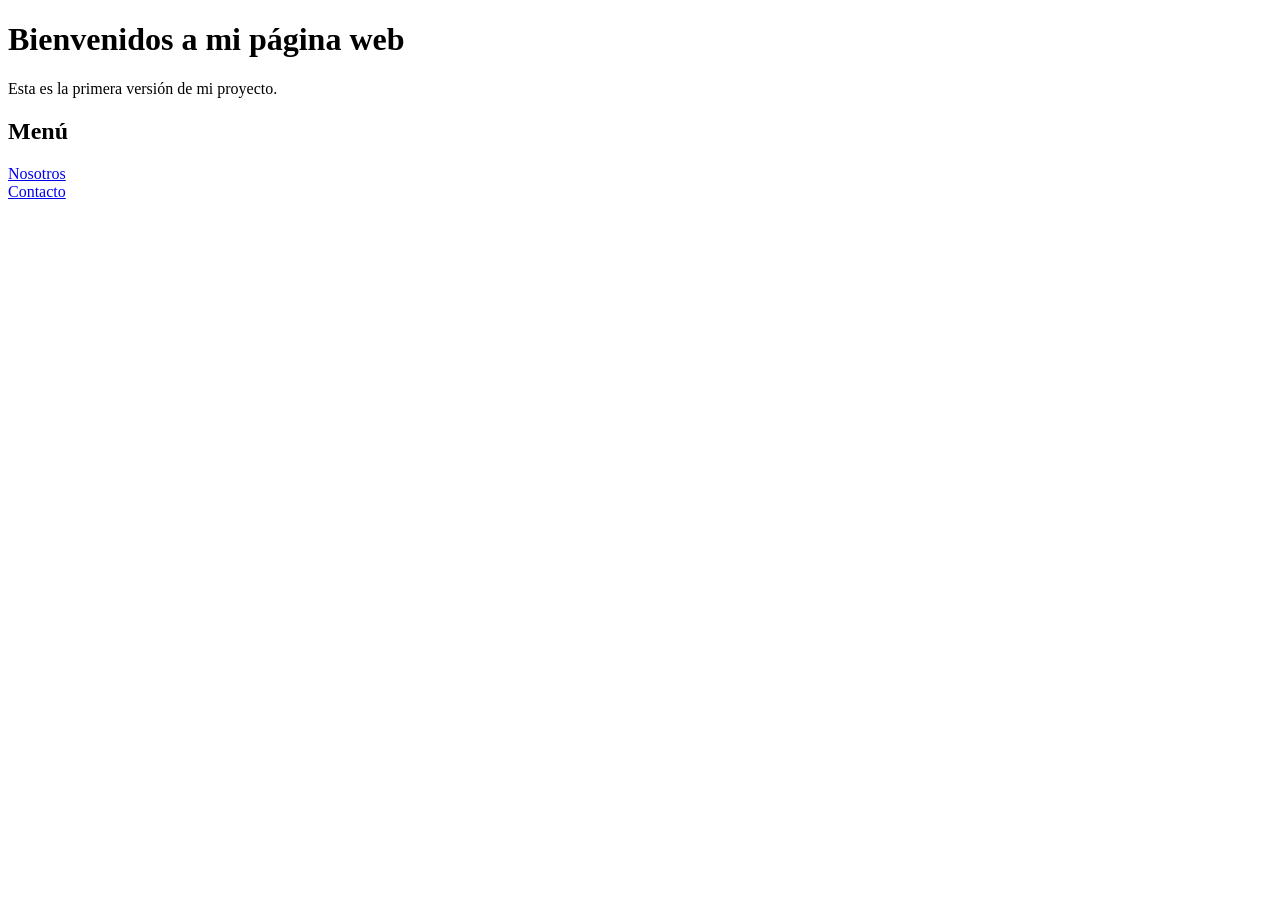
==== index.html @ 78036632 "Version 1" ====
<!DOCTYPE html>
<html lang="es">
<head>
    <meta charset="UTF-8">
    <title>Mi página web</title>
</head>
<body>

    <h1>Bienvenidos a mi página web</h1>

    <p>Esta es la primera versión de mi proyecto.</p>

    <h2>Menú</h2>

    <a href="nosotros.html">Nosotros</a>
    <br>
    <a href="contacto.html">Contacto</a>

</body>
</html>
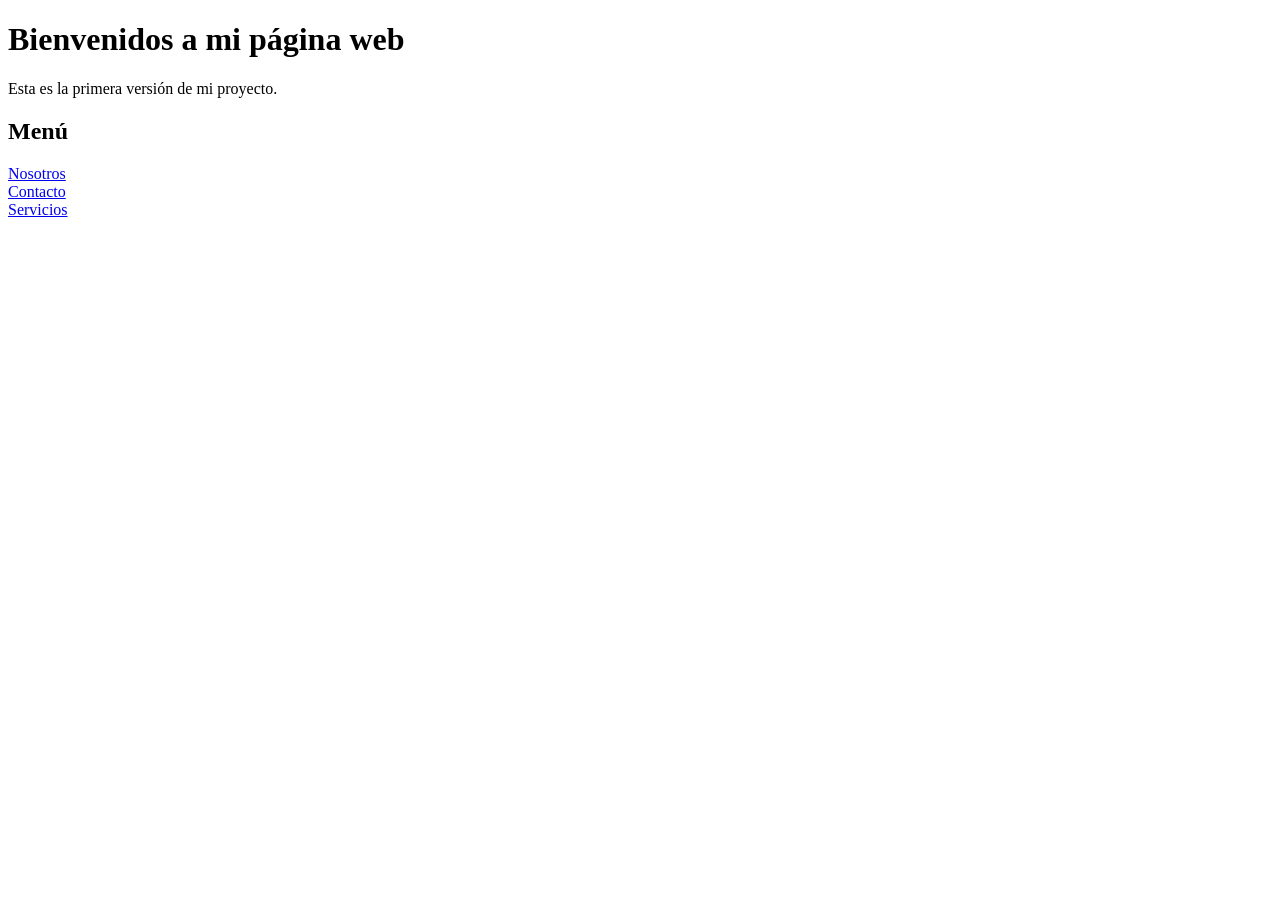
==== commit a3fb6de5: "Version 2" ====
--- a/index.html
+++ b/index.html
@@ -15,6 +15,7 @@
     <a href="nosotros.html">Nosotros</a>
     <br>
     <a href="contacto.html">Contacto</a>
-
+    <br>
+    <a href="servicios.html">Servicios</a>
 </body>
 </html>
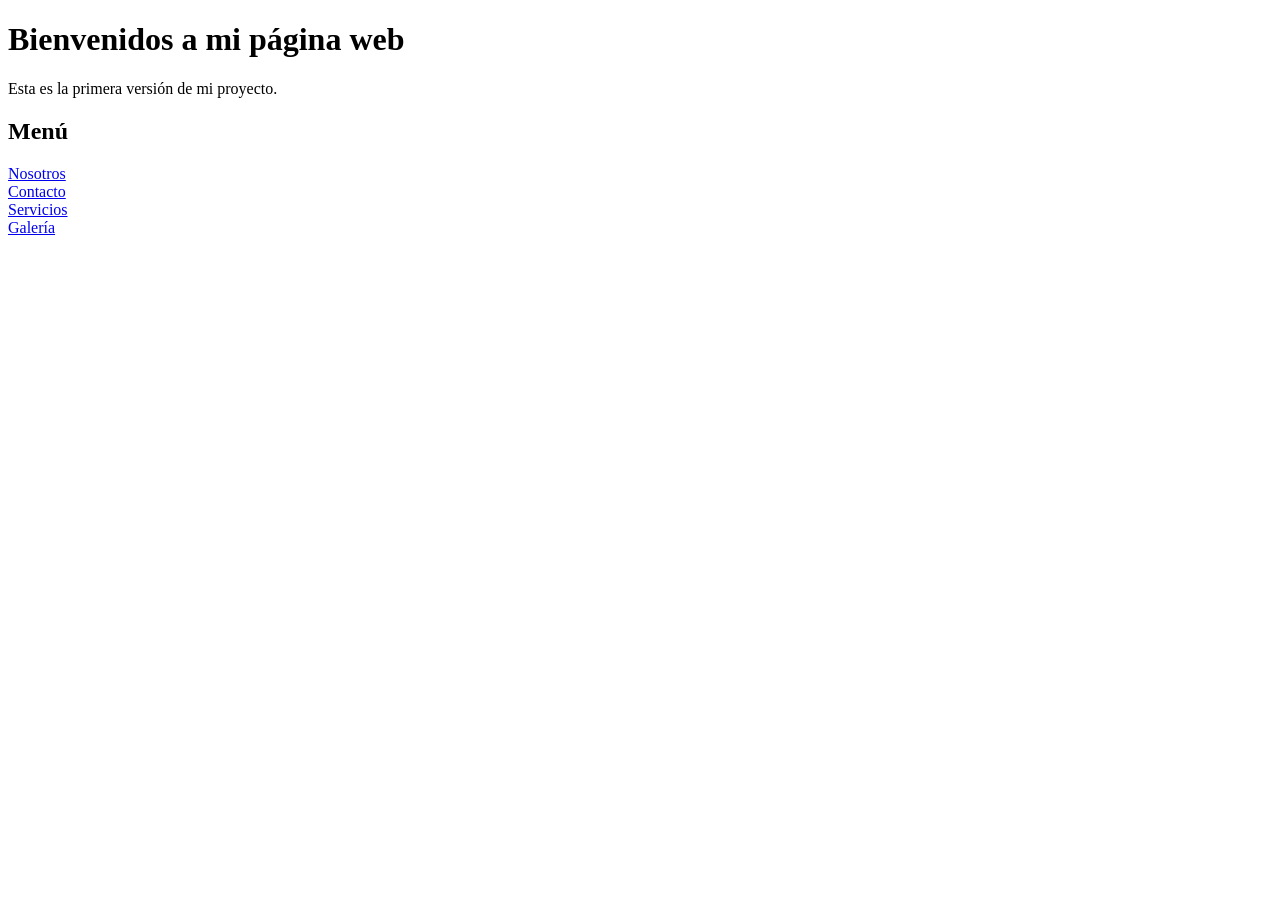
==== commit 35b751fa: "Version 3" ====
--- a/index.html
+++ b/index.html
@@ -17,5 +17,7 @@
     <a href="contacto.html">Contacto</a>
     <br>
     <a href="servicios.html">Servicios</a>
+    <br>
+    <a href="galeria.html">Galería</a>
 </body>
 </html>
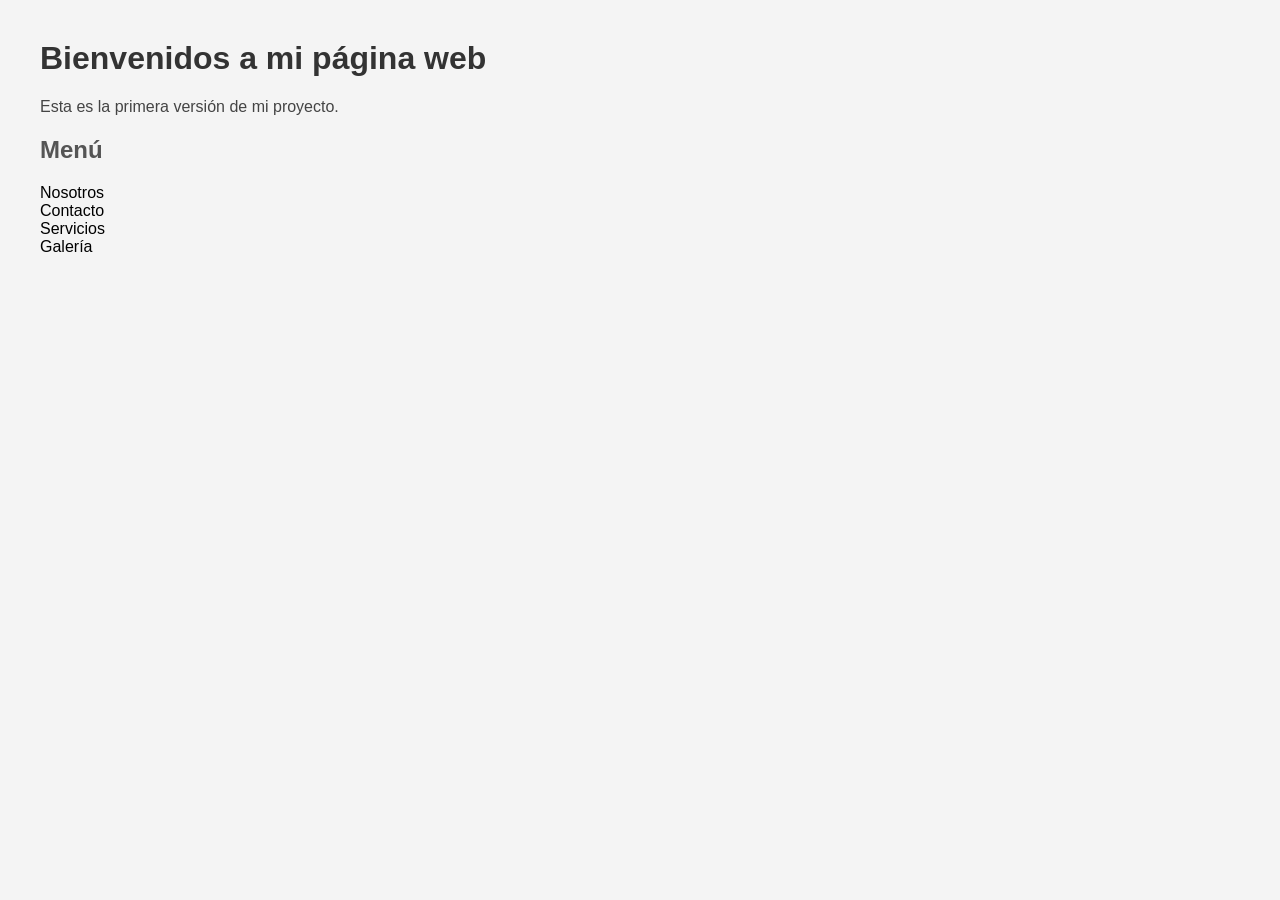
==== commit 1a5465f2: "Version 4" ====
--- a/index.html
+++ b/index.html
@@ -3,6 +3,7 @@
 <head>
     <meta charset="UTF-8">
     <title>Mi página web</title>
+    <link rel="stylesheet" href="estilos.css">
 </head>
 <body>
 
--- a/estilos.css
+++ b/estilos.css
@@ -0,0 +1,28 @@
+body {
+    font-family: Arial, sans-serif;
+    margin: 40px;
+    background-color: #f4f4f4;
+}
+
+h1 {
+    color: #333333;
+}
+
+h2 {
+    color: #555555;
+}
+
+p {
+    font-size: 16px;
+    color: #444444;
+}
+
+a {
+    color: #000000;
+    text-decoration: none;
+    margin-right: 15px;
+}
+
+a:hover {
+    text-decoration: underline;
+}
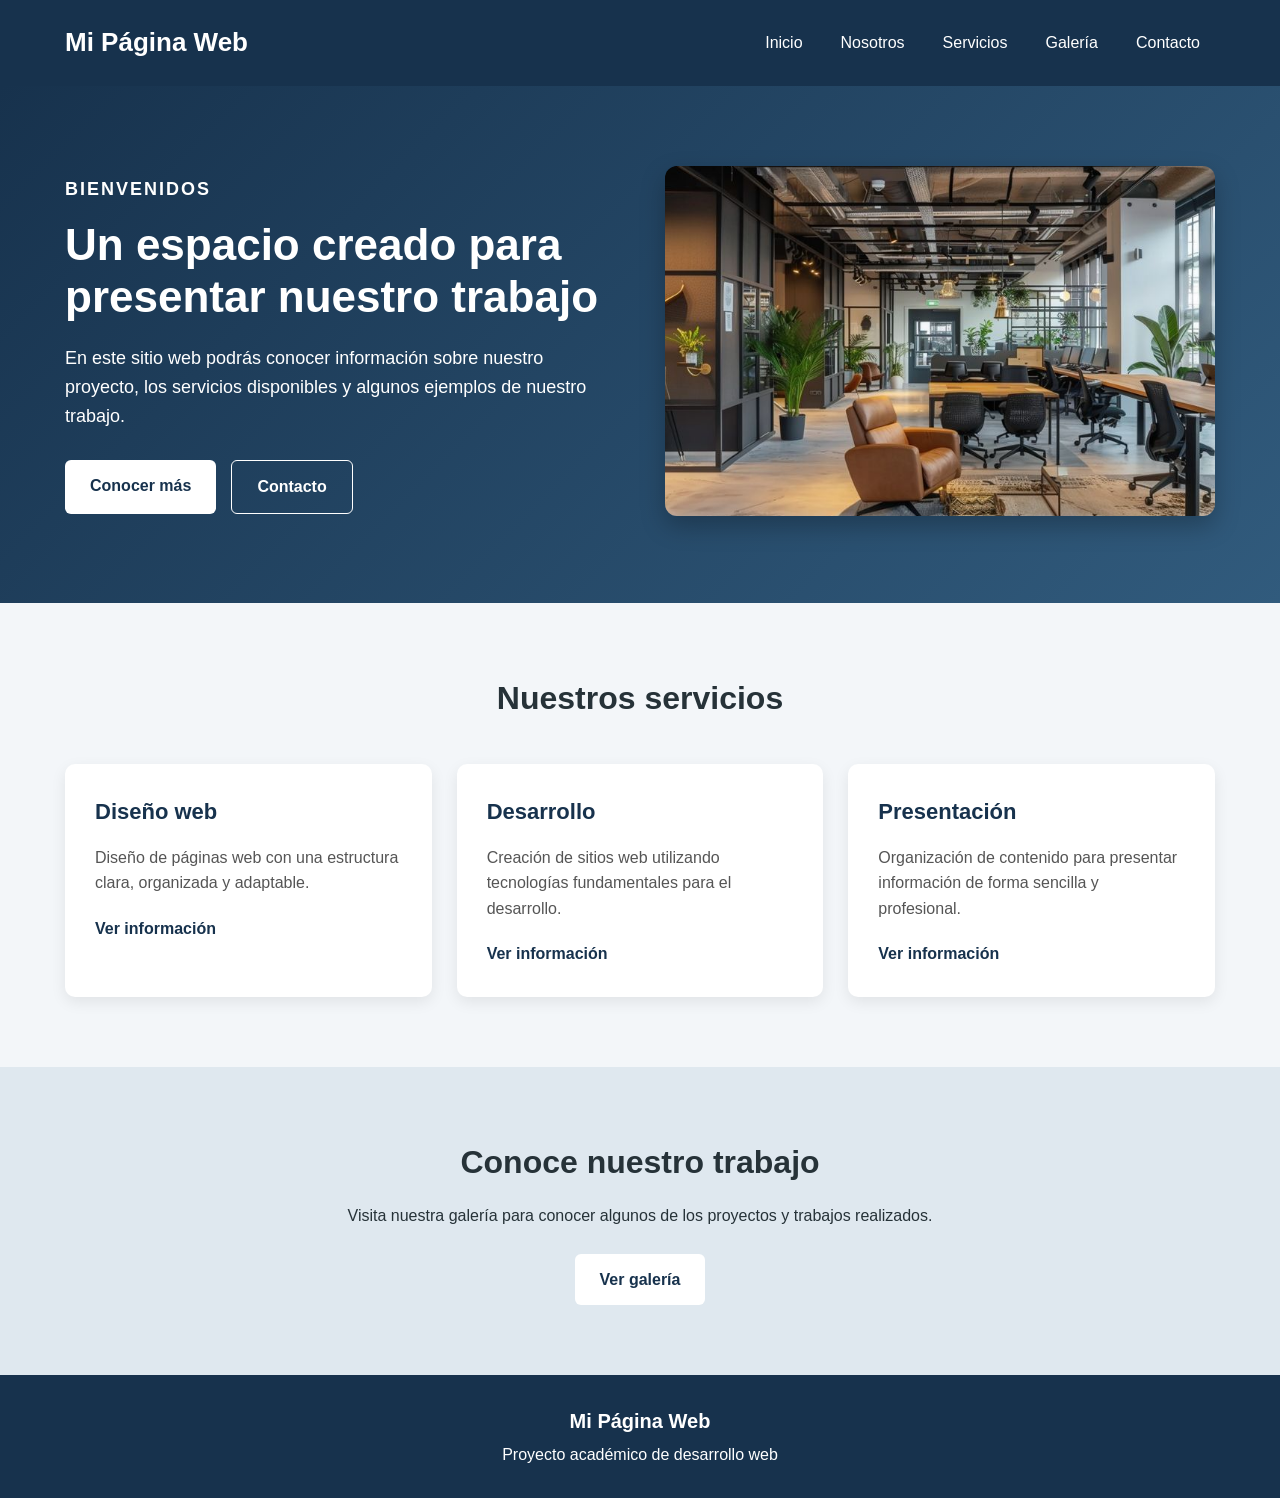
==== commit 97150822: "Version 5 - Diseño final del sitio web" ====
--- a/index.html
+++ b/index.html
@@ -2,23 +2,130 @@
 <html lang="es">
 <head>
     <meta charset="UTF-8">
-    <title>Mi página web</title>
+    <meta name="viewport" content="width=device-width, initial-scale=1.0">
+    <title>Mi Página Web</title>
     <link rel="stylesheet" href="estilos.css">
 </head>
+
 <body>
 
-    <h1>Bienvenidos a mi página web</h1>
+    <header class="encabezado">
+        <div class="contenedor">
+            <h1>Mi Página Web</h1>
 
-    <p>Esta es la primera versión de mi proyecto.</p>
+            <nav>
+                <a href="index.html">Inicio</a>
+                <a href="nosotros.html">Nosotros</a>
+                <a href="servicios.html">Servicios</a>
+                <a href="galeria.html">Galería</a>
+                <a href="contacto.html">Contacto</a>
+            </nav>
+        </div>
+    </header>
 
-    <h2>Menú</h2>
+    <main>
 
-    <a href="nosotros.html">Nosotros</a>
-    <br>
-    <a href="contacto.html">Contacto</a>
-    <br>
-    <a href="servicios.html">Servicios</a>
-    <br>
-    <a href="galeria.html">Galería</a>
+        <section class="principal">
+            <div class="contenedor">
+                <div class="contenido-principal">
+
+                    <div class="texto-principal">
+                        <p class="subtitulo">BIENVENIDOS</p>
+
+                        <h2>Un espacio creado para presentar nuestro trabajo</h2>
+
+                        <p>
+                            En este sitio web podrás conocer información sobre
+                            nuestro proyecto, los servicios disponibles y algunos
+                            ejemplos de nuestro trabajo.
+                        </p>
+
+                        <div class="botones">
+                            <a href="nosotros.html" class="boton">Conocer más</a>
+                            <a href="contacto.html" class="boton boton-secundario">Contacto</a>
+                        </div>
+                    </div>
+
+                    <div class="imagen-principal">
+                        <img src="imagenes/imagen-principal.jpg" alt="Imagen principal del proyecto">
+                    </div>
+
+                </div>
+            </div>
+        </section>
+
+
+        <section class="seccion">
+            <div class="contenedor">
+
+                <h2 class="titulo-seccion">Nuestros servicios</h2>
+
+                <div class="tarjetas">
+
+                    <div class="tarjeta">
+                        <h3>Diseño web</h3>
+                        <p>
+                            Diseño de páginas web con una estructura clara,
+                            organizada y adaptable.
+                        </p>
+                        <a href="servicios.html">Ver información</a>
+                    </div>
+
+                    <div class="tarjeta">
+                        <h3>Desarrollo</h3>
+                        <p>
+                            Creación de sitios web utilizando tecnologías
+                            fundamentales para el desarrollo.
+                        </p>
+                        <a href="servicios.html">Ver información</a>
+                    </div>
+
+                    <div class="tarjeta">
+                        <h3>Presentación</h3>
+                        <p>
+                            Organización de contenido para presentar información
+                            de forma sencilla y profesional.
+                        </p>
+                        <a href="servicios.html">Ver información</a>
+                    </div>
+
+                </div>
+
+            </div>
+        </section>
+
+
+        <section class="seccion seccion-destacada">
+            <div class="contenedor">
+
+                <h2>Conoce nuestro trabajo</h2>
+
+                <p>
+                    Visita nuestra galería para conocer algunos de los proyectos
+                    y trabajos realizados.
+                </p>
+
+                <a href="galeria.html" class="boton">Ver galería</a>
+
+            </div>
+        </section>
+
+    </main>
+
+
+    <footer class="pie">
+
+        <div class="contenedor">
+
+            <p>Mi Página Web</p>
+
+            <p>
+                Proyecto académico de desarrollo web
+            </p>
+
+        </div>
+
+    </footer>
+
 </body>
 </html>
--- a/estilos.css
+++ b/estilos.css
@@ -1,28 +1,308 @@
+* {
+    box-sizing: border-box;
+    margin: 0;
+    padding: 0;
+}
+
 body {
-    font-family: Arial, sans-serif;
-    margin: 40px;
-    background-color: #f4f4f4;
-}
-
-h1 {
-    color: #333333;
-}
-
-h2 {
-    color: #555555;
-}
-
-p {
-    font-size: 16px;
-    color: #444444;
-}
-
-a {
-    color: #000000;
+    font-family: Arial, Helvetica, sans-serif;
+    color: #263238;
+    background-color: #f3f6f9;
+    line-height: 1.6;
+}
+
+.contenedor {
+    width: 90%;
+    max-width: 1150px;
+    margin: 0 auto;
+}
+
+
+/* ENCABEZADO */
+
+.encabezado {
+    background-color: #17324d;
+    padding: 20px 0;
+    box-shadow: 0 2px 8px rgba(0, 0, 0, 0.15);
+}
+
+.encabezado .contenedor {
+    display: flex;
+    align-items: center;
+    justify-content: space-between;
+    gap: 30px;
+}
+
+.encabezado h1 {
+    color: white;
+    font-size: 26px;
+}
+
+nav {
+    display: flex;
+    gap: 8px;
+    flex-wrap: wrap;
+}
+
+nav a {
+    color: white;
     text-decoration: none;
-    margin-right: 15px;
-}
-
-a:hover {
+    padding: 10px 15px;
+    border-radius: 5px;
+    transition: 0.3s;
+}
+
+nav a:hover {
+    background-color: #2d5578;
+}
+
+
+/* SECCIÓN PRINCIPAL */
+
+.principal {
+    background: linear-gradient(
+        135deg,
+        #17324d,
+        #315b7d
+    );
+
+    color: white;
+    padding: 80px 0;
+}
+
+.contenido-principal {
+    display: flex;
+    align-items: center;
+    justify-content: space-between;
+    gap: 50px;
+}
+
+.texto-principal {
+    flex: 1;
+}
+
+.subtitulo {
+    font-size: 14px;
+    letter-spacing: 2px;
+    font-weight: bold;
+    margin-bottom: 15px;
+}
+
+.texto-principal h2 {
+    font-size: 44px;
+    line-height: 1.2;
+    margin-bottom: 20px;
+}
+
+.texto-principal p {
+    font-size: 18px;
+    max-width: 600px;
+}
+
+.imagen-principal {
+    flex: 1;
+}
+
+.imagen-principal img {
+    width: 100%;
+    max-height: 350px;
+    object-fit: cover;
+    border-radius: 12px;
+    box-shadow: 0 10px 25px rgba(0, 0, 0, 0.25);
+}
+
+
+/* BOTONES */
+
+.botones {
+    display: flex;
+    gap: 15px;
+    margin-top: 30px;
+    flex-wrap: wrap;
+}
+
+.boton {
+    display: inline-block;
+    background-color: #ffffff;
+    color: #17324d;
+    padding: 13px 25px;
+    border-radius: 6px;
+    text-decoration: none;
+    font-weight: bold;
+    transition: 0.3s;
+}
+
+.boton:hover {
+    transform: translateY(-2px);
+    box-shadow: 0 5px 12px rgba(0, 0, 0, 0.2);
+}
+
+.boton-secundario {
+    background-color: transparent;
+    color: white;
+    border: 1px solid white;
+}
+
+
+/* SECCIONES */
+
+.seccion {
+    padding: 70px 0;
+}
+
+.titulo-seccion {
+    text-align: center;
+    font-size: 32px;
+    margin-bottom: 40px;
+}
+
+
+/* TARJETAS */
+
+.tarjetas {
+    display: grid;
+    grid-template-columns: repeat(3, 1fr);
+    gap: 25px;
+}
+
+.tarjeta {
+    background-color: white;
+    padding: 30px;
+    border-radius: 10px;
+    box-shadow: 0 5px 15px rgba(0, 0, 0, 0.08);
+    transition: 0.3s;
+}
+
+.tarjeta:hover {
+    transform: translateY(-5px);
+    box-shadow: 0 10px 20px rgba(0, 0, 0, 0.12);
+}
+
+.tarjeta h3 {
+    color: #17324d;
+    margin-bottom: 15px;
+    font-size: 22px;
+}
+
+.tarjeta p {
+    margin-bottom: 20px;
+    color: #555;
+}
+
+.tarjeta a {
+    color: #17324d;
+    font-weight: bold;
+    text-decoration: none;
+}
+
+.tarjeta a:hover {
     text-decoration: underline;
+}
+
+
+/* SECCIÓN DESTACADA */
+
+.seccion-destacada {
+    background-color: #dfe8ef;
+    text-align: center;
+}
+
+.seccion-destacada h2 {
+    font-size: 32px;
+    margin-bottom: 15px;
+}
+
+.seccion-destacada p {
+    margin-bottom: 25px;
+}
+
+
+/* PIE DE PÁGINA */
+
+.pie {
+    background-color: #17324d;
+    color: white;
+    text-align: center;
+    padding: 30px 0;
+}
+
+.pie p:first-child {
+    font-size: 20px;
+    font-weight: bold;
+    margin-bottom: 5px;
+}
+
+
+/* ADAPTACIÓN PARA CELULARES */
+
+@media (max-width: 800px) {
+
+    .encabezado .contenedor {
+        flex-direction: column;
+    }
+
+    nav {
+        justify-content: center;
+    }
+
+    .contenido-principal {
+        flex-direction: column;
+    }
+
+    .texto-principal h2 {
+        font-size: 34px;
+    }
+
+    .tarjetas {
+        grid-template-columns: 1fr;
+    }
+
+}
+/* GALERÍA */
+
+.galeria {
+    display: grid;
+    grid-template-columns: repeat(3, 1fr);
+    gap: 25px;
+}
+
+.imagen-galeria {
+    background-color: white;
+    border-radius: 10px;
+    overflow: hidden;
+    box-shadow: 0 5px 15px rgba(0, 0, 0, 0.08);
+    transition: 0.3s;
+}
+
+.imagen-galeria:hover {
+    transform: translateY(-5px);
+}
+
+.imagen-galeria img {
+    width: 100%;
+    height: 230px;
+    object-fit: cover;
+    display: block;
+}
+
+.imagen-galeria h3 {
+    color: #17324d;
+    font-size: 21px;
+    padding: 20px 20px 5px;
+}
+
+.imagen-galeria p {
+    color: #555;
+    padding: 0 20px 20px;
+}
+
+
+/* ADAPTACIÓN DE LA GALERÍA */
+
+@media (max-width: 800px) {
+
+    .galeria {
+        grid-template-columns: 1fr;
+    }
+
 }
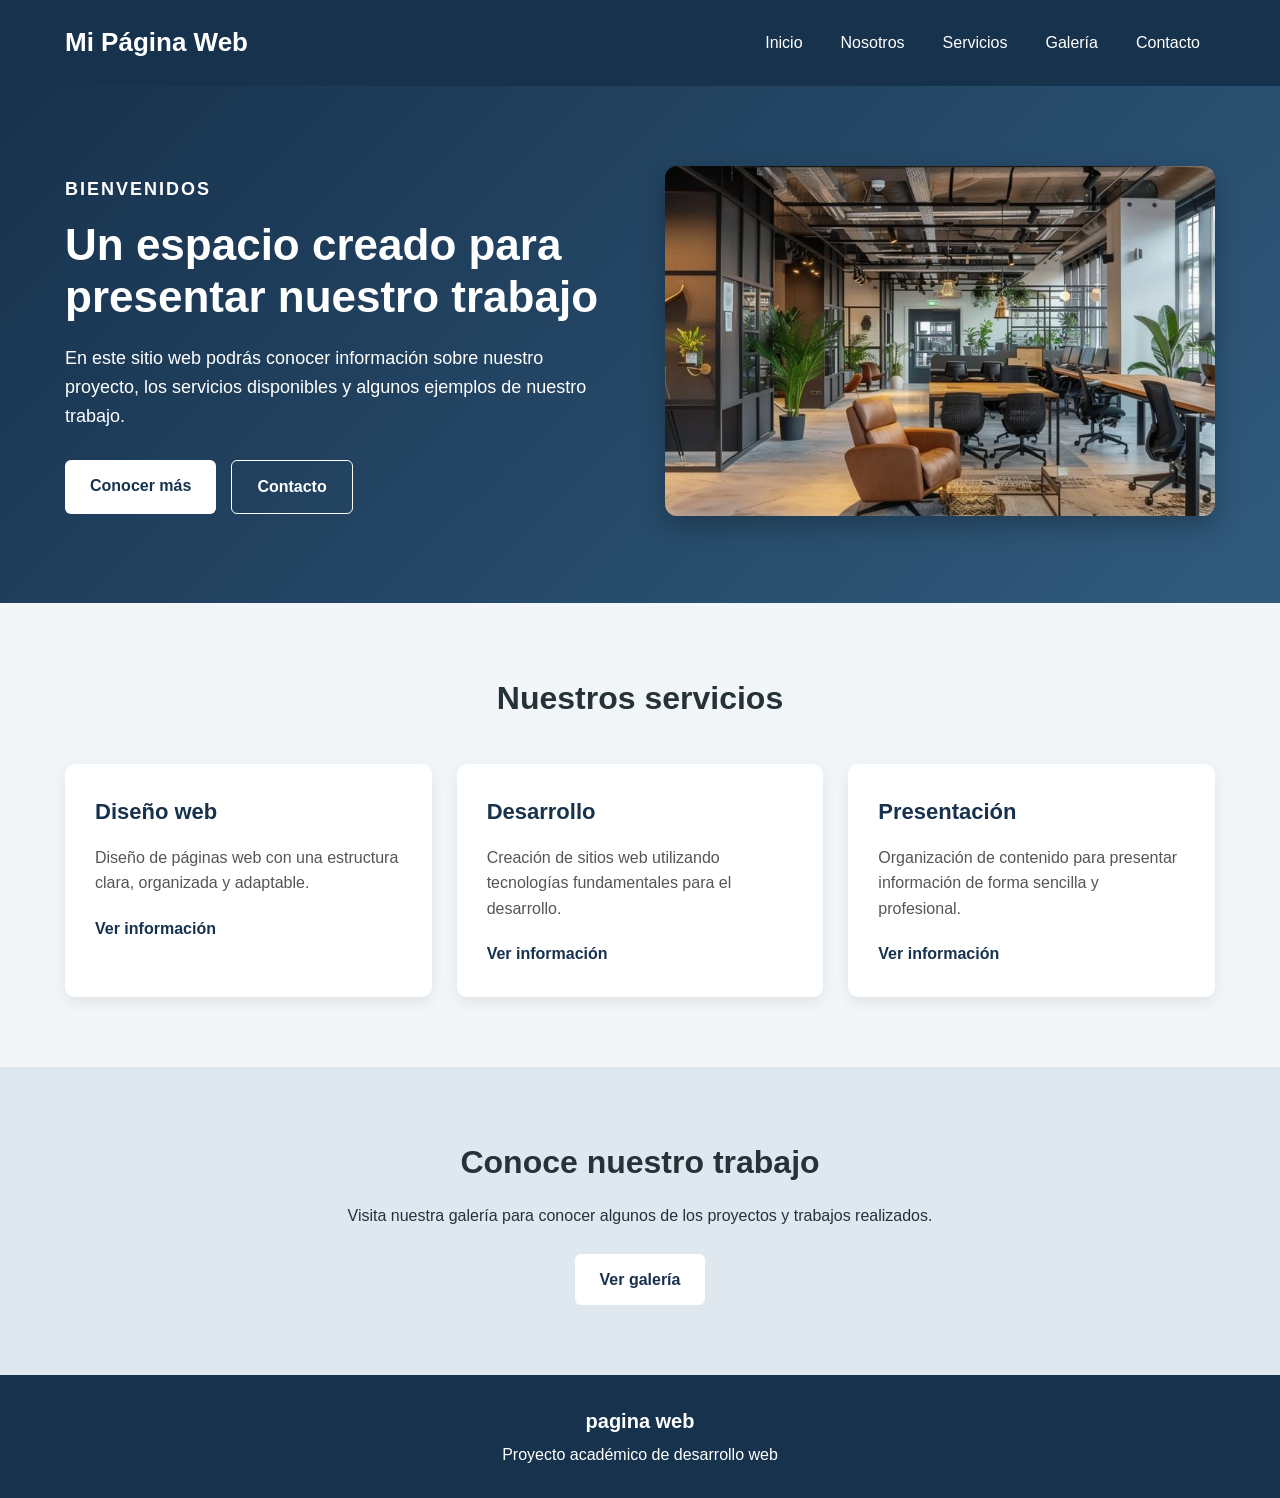
==== commit 02ec8501: "cambio de nombre" ====
--- a/index.html
+++ b/index.html
@@ -117,7 +117,7 @@
 
         <div class="contenedor">
 
-            <p>Mi Página Web</p>
+            <p>pagina web</p>
 
             <p>
                 Proyecto académico de desarrollo web
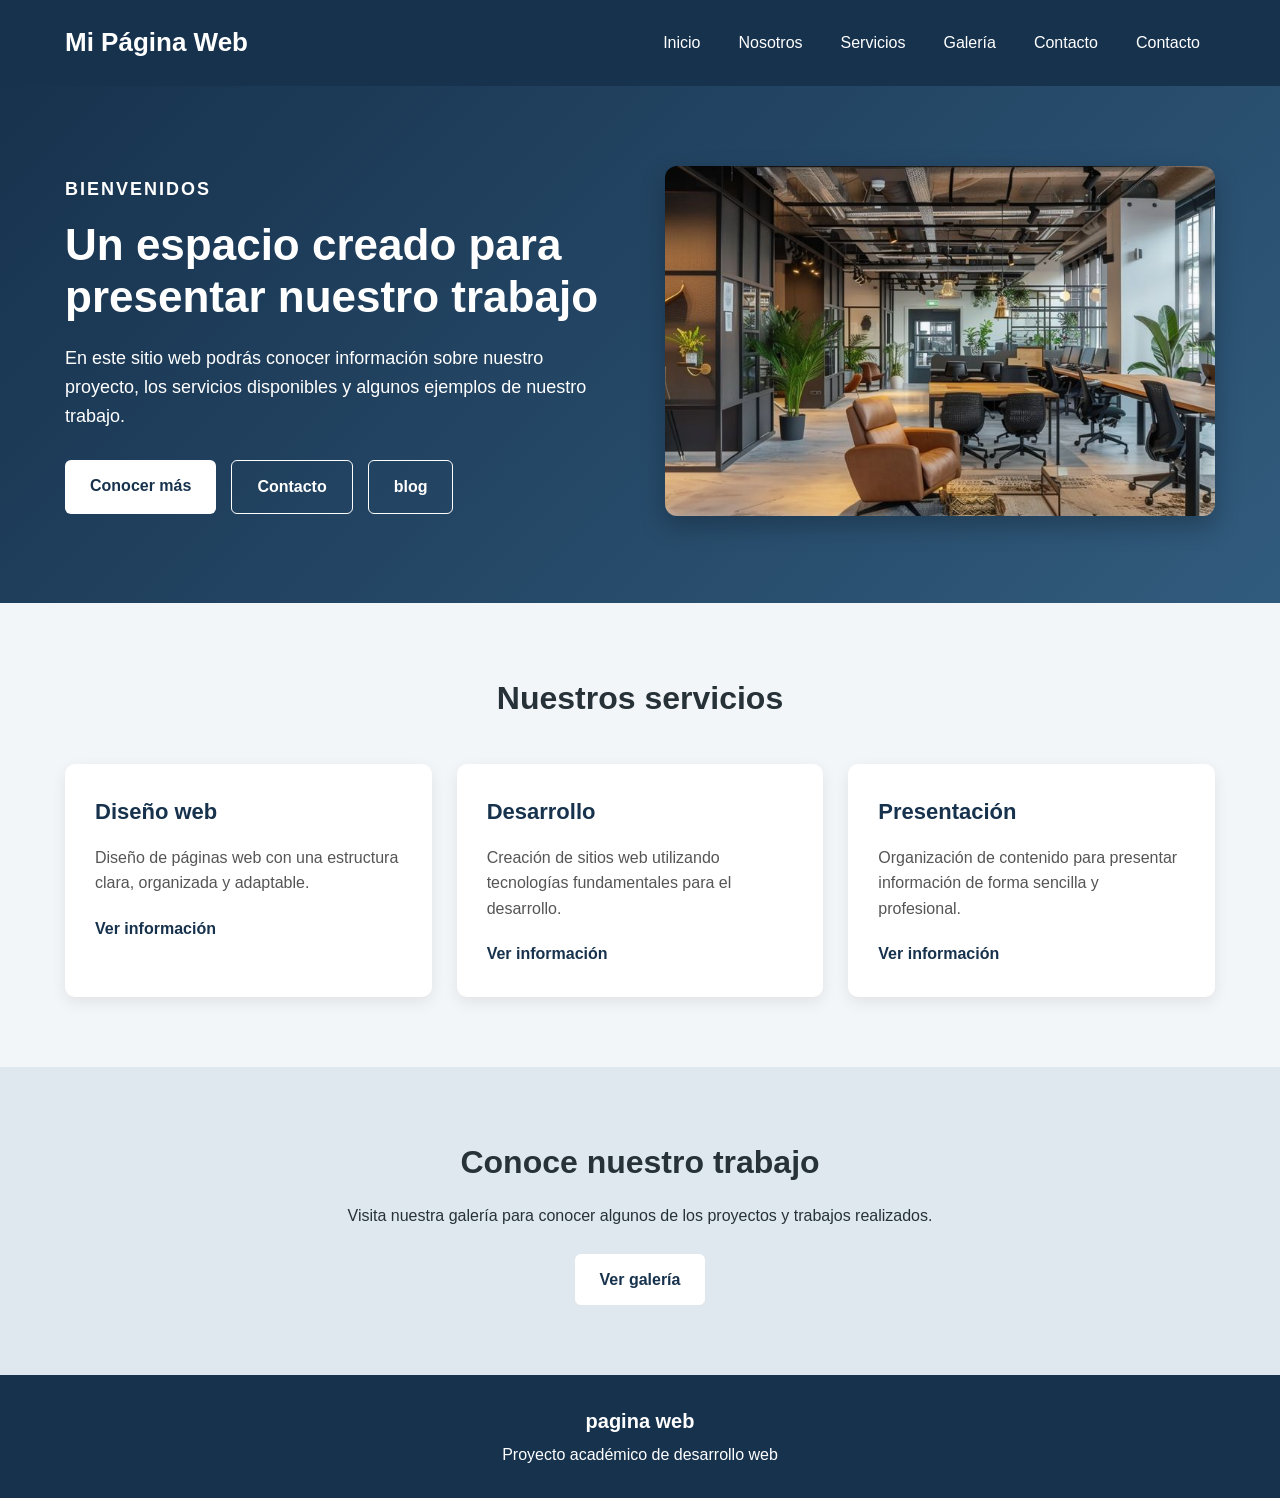
==== commit ab270e6c: "Blog creado" ====
--- a/index.html
+++ b/index.html
@@ -19,6 +19,7 @@
                 <a href="servicios.html">Servicios</a>
                 <a href="galeria.html">Galería</a>
                 <a href="contacto.html">Contacto</a>
+                <a href="blog.html">Contacto</a>
             </nav>
         </div>
     </header>
@@ -43,6 +44,7 @@
                         <div class="botones">
                             <a href="nosotros.html" class="boton">Conocer más</a>
                             <a href="contacto.html" class="boton boton-secundario">Contacto</a>
+                            <a href="blog.html" class="boton boton-secundario">blog</a>
                         </div>
                     </div>
 
